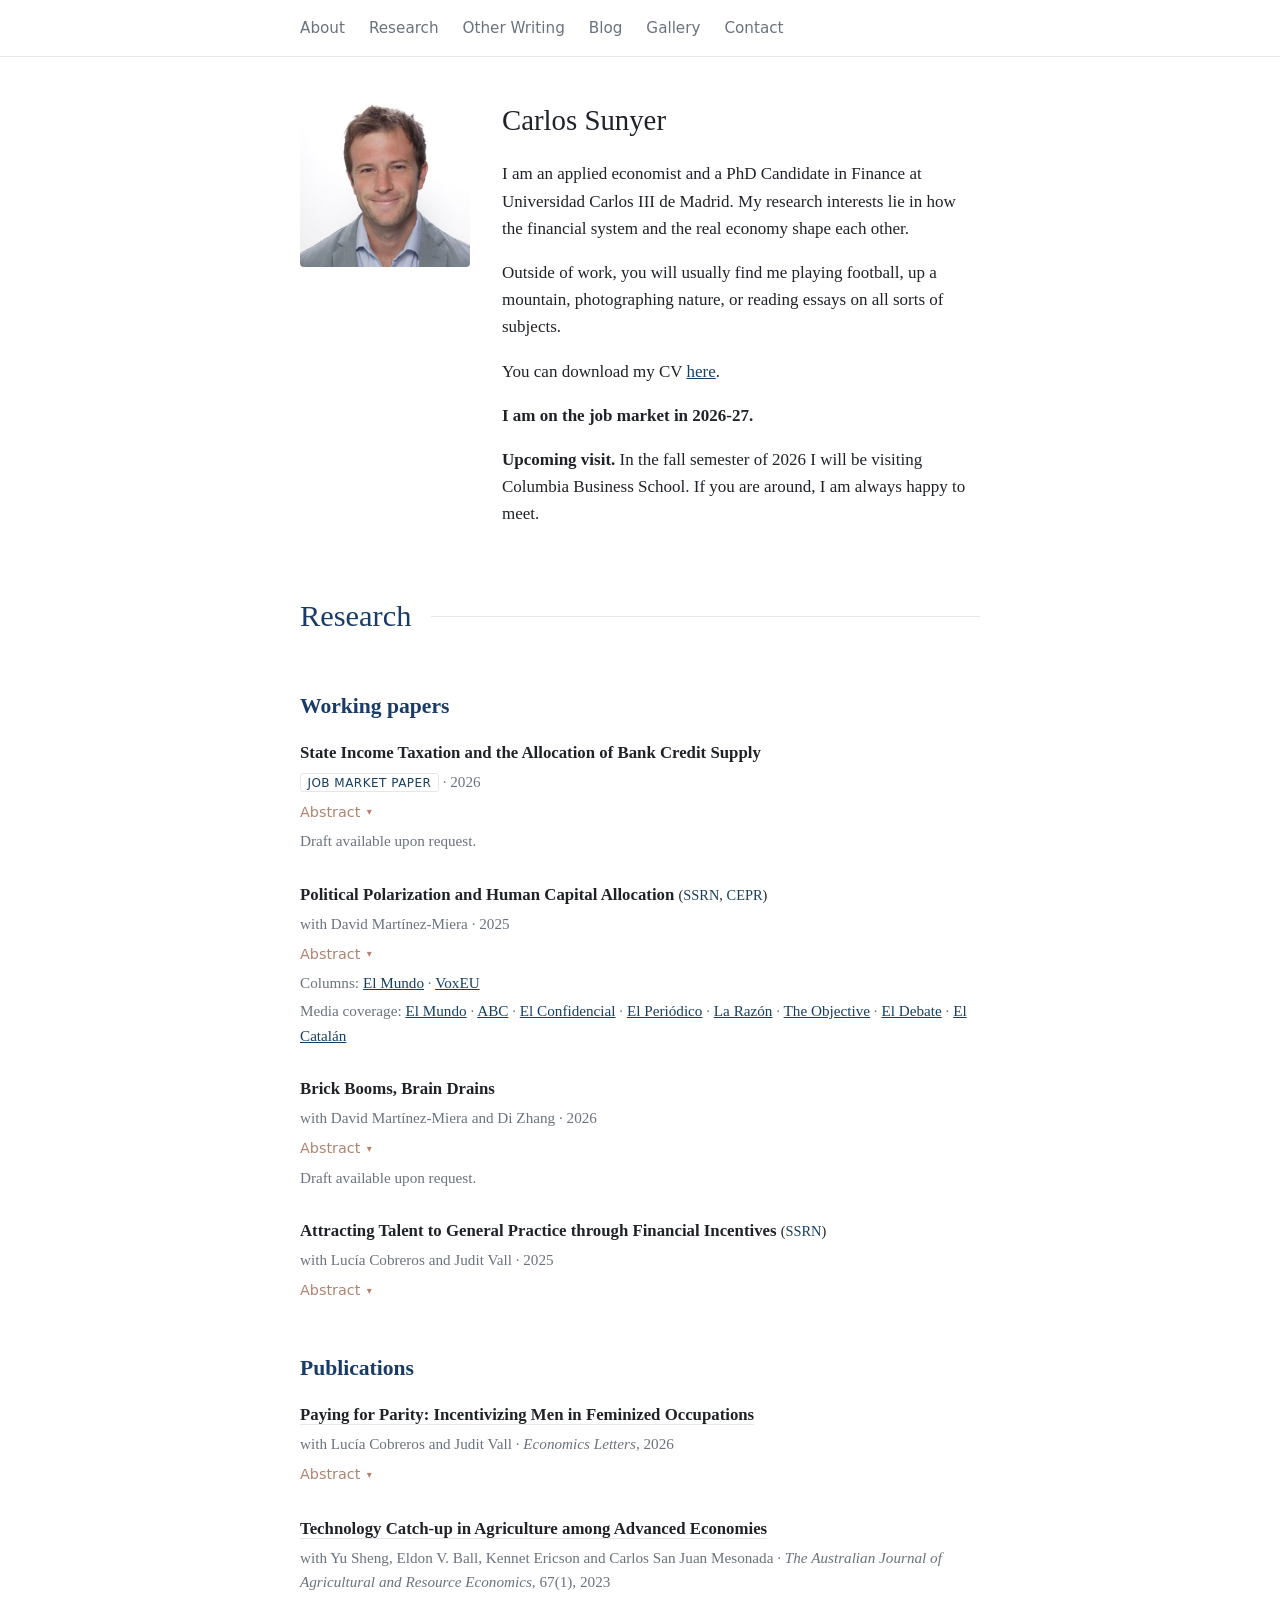
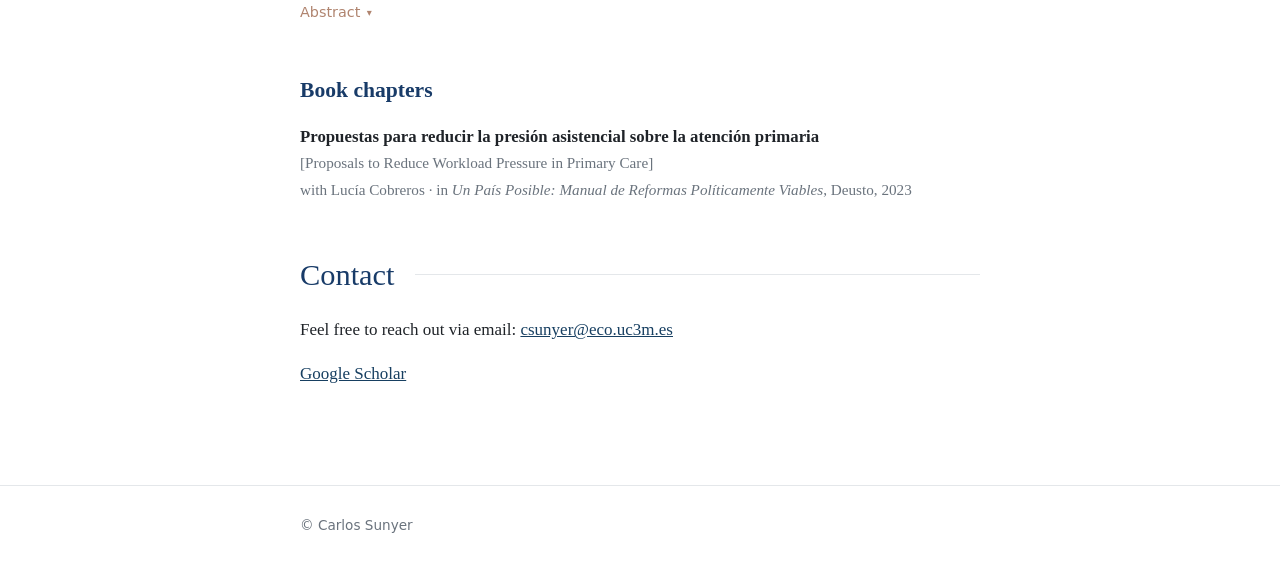
==== index.html @ 37d815b1 "Quita width/height de la foto para que no se deforme con CSS en cache Co-Authored-By: Claude Opus 5." ====
<!DOCTYPE html>
<html lang="en">
<head>
  <meta charset="utf-8">
  <meta name="viewport" content="width=device-width, initial-scale=1">
  <title>Carlos Sunyer</title>
  <meta name="description" content="Carlos Sunyer, applied economist and PhD Candidate in Finance at Universidad Carlos III de Madrid.">
  <meta name="google-site-verification" content="nddHnH1Tns4RkL31Veb6zvlADm5euifOyY_5ry3PtaE">
  <link rel="canonical" href="https://carlos-sunyer.github.io/">
  <link rel="icon" href="favicon.svg" type="image/svg+xml">
  <link rel="icon" href="favicon-48.png" sizes="48x48" type="image/png">
  <link rel="apple-touch-icon" href="apple-touch-icon.png">
  <meta property="og:type" content="website">
  <meta property="og:site_name" content="Carlos Sunyer">
  <meta property="og:title" content="Carlos Sunyer">
  <meta property="og:description" content="Carlos Sunyer, applied economist and PhD Candidate in Finance at Universidad Carlos III de Madrid.">
  <meta property="og:url" content="https://carlos-sunyer.github.io/">
  <meta property="og:image" content="https://carlos-sunyer.github.io/photos/profile-square.jpg">
  <meta property="og:image:width" content="500">
  <meta property="og:image:height" content="500">
  <meta property="og:locale" content="en_US">
  <meta name="twitter:card" content="summary">
  <script type="application/ld+json">
  {
    "@context": "https://schema.org",
    "@type": "Person",
    "name": "Carlos Sunyer",
    "url": "https://carlos-sunyer.github.io/",
    "image": "https://carlos-sunyer.github.io/photos/profile-square.jpg",
    "jobTitle": "PhD Candidate in Finance",
    "affiliation": {
      "@type": "CollegeOrUniversity",
      "name": "Universidad Carlos III de Madrid",
      "url": "https://www.uc3m.es"
    },
    "email": "mailto:csunyer@eco.uc3m.es"
  }
  </script>
  <link rel="stylesheet" href="css/style.css">
</head>
<body>

  <header>
    <nav>
      <a href="#about">About</a>
      <a href="#research">Research</a>
      <a href="writing.html">Other Writing</a>
      <a href="blog.html">Blog</a>
      <a href="gallery.html">Gallery</a>
      <a href="#contact">Contact</a>
    </nav>
  </header>

  <main>
    <section class="intro" id="about">
      <img src="photos/profile-square.jpg" alt="Carlos Sunyer" class="profile-photo">
      <div class="intro-text">
        <h1>Carlos Sunyer</h1>
        <p class="bio">
          I am an applied economist and a PhD Candidate in Finance at Universidad
          Carlos III de Madrid. My research interests lie in how the financial
          system and the real economy shape each other.
        </p>
        <p class="bio">
          Outside of work, you will usually find me playing football, up a mountain,
          photographing nature, or reading essays on all sorts of subjects.
        </p>
        <p class="bio">
          You can download my CV <a href="files/cv.pdf">here</a>.
        </p>
        <p class="bio">
          <strong>I am on the job market in 2026-27.</strong>
        </p>
        <p class="bio">
          <strong>Upcoming visit.</strong> In the fall semester of 2026 I will be
          visiting Columbia Business School. If you are around, I am always
          happy to meet.
        </p>
      </div>
    </section>

    <section id="research">
      <h2>Research</h2>

      <h3>Working papers</h3>

      <article class="paper">
        <h4>State Income Taxation and the Allocation of Bank Credit Supply</h4>
        <p class="meta"><span class="tag">Job Market Paper</span> &middot; 2026</p>
        <details class="abstract">
          <summary>Abstract</summary>
          <p>This paper documents the importance of the banking system in transmitting personal income tax changes to the real economy. Using U.S. state tax reforms and granular banking data, I show that banks whose deposit base is exposed to state tax increases reduce their credit supply relative to unexposed banks. Consistent with taxpayers drawing down their bank balances to absorb part of the decline in disposable income, tax increases lead to lower deposit supply in the reforming state. Banks exposed to these outflows do not replace the lost deposits with alternative funding. As a result, they respond by cutting small business and mortgage lending, both within and outside the reform state. At the aggregate level, counties more exposed to these banks experience weaker real economic activity. Overall, the effects I document are sizable and highly asymmetric, as tax cuts generate no comparable expansion in deposits or lending.</p>
        </details>
        <p class="note">Draft available upon request.</p>
      </article>

      <article class="paper">
        <h4>Political Polarization and Human Capital Allocation
          <span class="title-links">(<a href="https://papers.ssrn.com/sol3/papers.cfm?abstract_id=5147347">SSRN</a>, <a href="https://cepr.org/publications/dp20682">CEPR</a>)</span></h4>
        <p class="meta">with David Mart&iacute;nez-Miera &middot; 2025</p>
        <details class="abstract">
          <summary>Abstract</summary>
          <p>This paper provides empirical evidence on the negative effects of political polarization on human capital allocation and hospital outcomes. Levering Spain&rsquo;s centralized rank-based system for allocating recently graduated doctors to hospitals, we obtain (i) a precise measure of each doctor&rsquo;s quality and (ii) their work-location choices. Exploiting a plausibly exogenous increase in political polarization in a Spanish region, we find that polarization reduces the average quality of incoming doctors, as higher-ranked candidates become less likely to select positions in the affected region. Examining the underlying mechanisms, we find evidence consistent with conflict avoidance rather than ideological sorting. Consistent with the documented decrease in doctors&rsquo; quality, we document an increase in risk-adjusted in-hospital mortality rates. Our findings highlight the broader economic and social costs of political polarization, particularly its impact on the distribution of skilled professionals and health.</p>
        </details>
        <p class="note">
          Columns:
          <a href="https://www.elmundo.es/opinion/2025/10/22/68f7676a21efa0f1378b45a0.html">El Mundo</a> &middot;
          <a href="https://cepr.org/voxeu/columns/political-polarisation-drives-talent-away-evidence-spains-health-sector">VoxEU</a>
        </p>
        <p class="note">
          Media coverage:
          <a href="https://www.elmundo.es/espana/2025/10/13/68eb8b54fdddff18528b458c.html">El Mundo</a> &middot;
          <a href="https://www.abc.es/sociedad/factura-proces-sanidad-catalana-205-medicos-mediocres-20251008121754-nt.html">ABC</a> &middot;
          <a href="https://www.elconfidencial.com/espana/tribuna/2025-10-20/polarizacion-capital-humano-cataluna-1hms_4230872/">El Confidencial</a> &middot;
          <a href="https://www.elperiodico.cat/societat/20251104/metges-mir-millors-notes-descens-preferencies-catalunya-estudi-talent-polaritzacio-politica-123302776">El Peri&oacute;dico</a> &middot;
          <a href="https://www.larazon.es/cataluna/proces-independentista-provoco-que-mejores-medicos-mir-evitaran-cataluna_2025100168dce02e771e4a2d5325d96b.html">La Raz&oacute;n</a> &middot;
          <a href="https://theobjective.com/espana/cataluna/2025-10-01/documento-cataluna-tercio-medicos-proces/">The Objective</a> &middot;
          <a href="https://www.eldebate.com/espana/cataluna/20251006/heridas-proces-estudio-confirma-mejores-medicos-mir-llevan-ocho-anos-evitando-cataluna_341007.html">El Debate</a> &middot;
          <a href="https://www.elcatalan.es/la-factura-real-del-separatismo-cataluna-pierde-a-los-mejores-medicos">El Catal&aacute;n</a>
        </p>
      </article>

      <article class="paper">
        <h4>Brick Booms, Brain Drains</h4>
        <p class="meta">with David Mart&iacute;nez-Miera and Di Zhang &middot; 2026</p>
        <details class="abstract">
          <summary>Abstract</summary>
          <p>This paper provides evidence of the negative effects of house price increases on talent location decisions. Using the properties of Spain&rsquo;s allocation system for medical residents, we obtain both a precise measure of each doctor&rsquo;s quality and their revealed preferences over work locations. To address endogeneity concerns, we instrument housing demand with a shift-share instrument based on immigration flows. At the individual level, we document that a 10% increase in relative house prices reduces candidates&rsquo; probability of choosing a residency position by 18%, with a greater impact on candidates from lower-income backgrounds, consistent with credit constraints limiting spatial mobility. At the hospital level, a 10% increase in relative house prices reduces average incoming talent by about 4%. Our findings underscore the importance of house prices for talent allocation.</p>
        </details>
        <p class="note">Draft available upon request.</p>
      </article>

      <article class="paper">
        <h4>Attracting Talent to General Practice through Financial Incentives
          <span class="title-links">(<a href="https://papers.ssrn.com/sol3/papers.cfm?abstract_id=7019867">SSRN</a>)</span></h4>
        <p class="meta">with Luc&iacute;a Cobreros and Judit Vall &middot; 2025</p>
        <details class="abstract">
          <summary>Abstract</summary>
          <p>Shortages of general practitioners (GPs) strain healthcare systems worldwide. We test whether wage incentives can attract higher-ability physicians using a 2022 reform in Catalonia, Spain, that granted incoming GP residents unconditional salary supplements of 26% to 47% of base pay across three tiers. Using administrative data on medical residency choices nationwide and a synthetic difference-in-differences design, we document two effects. First, the reform raised entrants&rsquo; standardized exam scores by 0.067 standard deviations on average (0.174 in the highest subsidy tier) and increased the international resident share by nearly 30 percentage points. Second, GP vacancies emerged nationwide after 2022 but rose 4.4 percentage points less in Catalonia, drawing lower-scoring candidates to the newly filled slots and mechanically diluting the average score gain. Lee bounds correcting for this compositional shift raise the estimated effects to 0.088 and 0.191 standard deviations in a fully cleared market. Our findings show that salary supplements can improve the allocation of medical talent to shortage occupations, though their effectiveness depends on local labor-market tightness and physician supply.</p>
        </details>
      </article>

      <h3>Publications</h3>

      <article class="paper">
        <h4><a href="https://www.sciencedirect.com/science/article/pii/S0165176526002831">Paying for Parity: Incentivizing Men in Feminized Occupations</a></h4>
        <p class="meta">
          with Luc&iacute;a Cobreros and Judit Vall &middot;
          <em>Economics Letters</em>, 2026
        </p>
        <details class="abstract">
          <summary>Abstract</summary>
          <p>We find that gender-neutral financial incentives increased the share of male General Practice (GP) residents by 30% in Catalonia, Spain. Exploiting a salary supplement policy for GP residents and a synthetic difference-in-differences design, we estimate an increase of 8.3 percentage points, with effects concentrated in areas receiving larger wage increases. We also document suggestive evidence of lower GP vacancy rates in treated regions after the policy, although this pattern cannot be interpreted causally. To our knowledge, these results provide the first causal evidence that gender-neutral financial incentives can attract men into a highly feminized occupation.</p>
        </details>
      </article>

      <article class="paper">
        <h4><a href="https://onlinelibrary.wiley.com/doi/abs/10.1111/1467-8489.12494">Technology Catch-up in Agriculture among Advanced Economies</a></h4>
        <p class="meta">
          with Yu Sheng, Eldon V. Ball, Kennet Ericson and Carlos San Juan Mesonada &middot;
          <em>The Australian Journal of Agricultural and Resource Economics</em>, 67(1), 2023
        </p>
        <details class="abstract">
          <summary>Abstract</summary>
          <p>We examine whether countries with low initial levels of agricultural total factor productivity (TFP) tend to &lsquo;catch up&rsquo; with the technology leaders. We first compare relative levels of agricultural TFP, capital services and labour input levels in agriculture for 17 OECD countries between 1973 and 2011. Then we apply (conditional) convergence analysis to the panel data to examine the speed of convergence and test whether the convergence is transitory or permanent by analysing TFP changes over the business cycle. Capital intensities, quality improvement of capital, factors such as human capital spillovers, and certain agricultural policies are conditioning variables. We examine how differences in relative capital intensities affect agricultural productivity convergence over the business cycle. We find evidence that the speed of convergence increases during periods of contraction in economic activity.</p>
        </details>
      </article>

      <h3>Book chapters</h3>

      <article class="paper">
        <h4>Propuestas para reducir la presi&oacute;n asistencial sobre la atenci&oacute;n primaria
          <span class="translation">[Proposals to Reduce Workload Pressure in Primary Care]</span></h4>
        <p class="meta">
          with Luc&iacute;a Cobreros &middot;
          in <em>Un Pa&iacute;s Posible: Manual de Reformas Pol&iacute;ticamente Viables</em>, Deusto, 2023
        </p>
      </article>
    </section>

    <section id="contact">
      <h2>Contact</h2>
      <p class="bio">
        Feel free to reach out via email:
        <a href="mailto:csunyer@eco.uc3m.es">csunyer@eco.uc3m.es</a>
      </p>
      <p class="bio">
        <a href="https://scholar.google.com/citations?user=FsXozBgAAAAJ">Google Scholar</a>
      </p>
    </section>
  </main>

  <footer>
    <p>&copy; Carlos Sunyer</p>
  </footer>

</body>
</html>
---- css/style.css ----
/* ===== Base ===== */
:root {
  --text: #1f2328;
  --muted: #6a737d;
  --accent: #173f61;
  --rule: #e4e7ea;
  --bg: #ffffff;
}

* { box-sizing: border-box; }

html { scroll-behavior: smooth; }

body {
  margin: 0;
  font-family: Georgia, "Times New Roman", serif;
  font-size: 17px;
  line-height: 1.6;
  color: var(--text);
  background: var(--bg);
}

main, header nav, footer p {
  max-width: 720px;
  margin-left: auto;
  margin-right: auto;
  padding-left: 1.25rem;
  padding-right: 1.25rem;
}

/* ===== Header / nav ===== */
header {
  border-bottom: 1px solid var(--rule);
  position: sticky;
  top: 0;
  background: var(--bg);
  z-index: 10;
}

main section { scroll-margin-top: 4.5rem; }

nav {
  display: flex;
  gap: 1.5rem;
  padding-top: 1rem;
  padding-bottom: 1rem;
  font-family: system-ui, -apple-system, "Segoe UI", sans-serif;
  font-size: 0.95rem;
}

nav a {
  color: var(--muted);
  text-decoration: none;
  white-space: nowrap;
}

nav a:hover { color: var(--accent); }
nav a.active { color: var(--text); font-weight: 600; }

/* ===== Main ===== */
main { padding-top: 2.5rem; padding-bottom: 3rem; }

h1 { font-size: 1.8rem; margin: 0 0 1rem; font-weight: normal; }

h2, h1.page-title {
  font-size: 1.9rem;
  margin: 3rem 0 1rem;
  color: #183b68;
  font-weight: normal;
  display: flex;
  align-items: center;
  gap: 1.25rem;
}

h2::after, h1.page-title::after {
  content: "";
  flex: 1;
  border-top: 1px solid var(--rule);
}

/* Titulo de pagina interior: mismo aspecto que h2, pero sin hueco arriba */
h1.page-title { margin-top: 0; }

h3 {
  font-size: 1.35rem;
  margin: 3rem 0 1rem;
  color: #183b68;
  font-weight: 600;
}

h4 { font-size: 1.05rem; margin: 0 0 0.2rem; font-weight: 600; }

.paper h4 a {
  color: inherit;
  text-decoration: none;
  border-bottom: 1px solid var(--rule);
}

.paper h4 a:hover {
  color: var(--accent);
  border-bottom-color: var(--accent);
}

a { color: var(--accent); }

/* ===== Home ===== */
.intro {
  display: flex;
  gap: 2rem;
  align-items: flex-start;
  flex-wrap: wrap;
}

.profile-photo {
  width: 170px;
  height: auto;
  border-radius: 4px;
  flex-shrink: 0;
}

.intro-text { flex: 1; min-width: 260px; }
.affiliation { color: var(--muted); margin-top: 0.2rem; }

/* ===== Papers ===== */
.paper { margin-bottom: 1.75rem; }
.paper .meta { color: var(--muted); margin: 0 0 0.25rem; font-size: 0.95rem; }
.paper-links { margin: 0 0 0.25rem; font-size: 0.95rem; }

/* Abstract desplegable debajo de los coautores */
details.abstract { margin: 0.15rem 0 0.25rem; }

details summary {
  display: inline-flex;
  align-items: center;
  gap: 0.4rem;
  list-style: none;
  cursor: pointer;
  color: #b0846f;
  font-family: system-ui, -apple-system, "Segoe UI", sans-serif;
  font-size: 0.9rem;
}

details summary::-webkit-details-marker { display: none; }

details summary::after {
  content: "\25BE";
  font-size: 0.7em;
  transition: transform 0.15s ease;
}

details[open] summary::after { transform: rotate(180deg); }

details summary:hover { color: #8f6450; }

details p {
  margin: 0.5rem 0 0;
  padding-left: 1rem;
  border-left: 2px solid var(--rule);
  color: var(--muted);
  font-size: 0.95rem;
}

/* ===== Etiquetas y notas ===== */
.title-links {
  font-weight: normal;
  font-size: 0.9rem;
}

/* Traduccion al ingles de los titulos en castellano */
.translation {
  display: block;
  font-weight: normal;
  font-size: 0.95rem;
  color: var(--muted);
}

.paper h4 .title-links a {
  border-bottom: none;
  color: var(--accent);
}

.tag {
  font-family: system-ui, -apple-system, "Segoe UI", sans-serif;
  font-size: 0.75rem;
  letter-spacing: 0.04em;
  text-transform: uppercase;
  color: var(--accent);
  border: 1px solid var(--rule);
  border-radius: 3px;
  padding: 0.1rem 0.4rem;
}

.note {
  margin: 0 0 0.25rem;
  font-size: 0.95rem;
  color: var(--muted);
}

/* ===== Gallery ===== */
.masonry {
  columns: 3 200px;
  column-gap: 10px;
}

.masonry img {
  width: 100%;
  display: block;
  margin-bottom: 10px;
  border-radius: 3px;
  cursor: zoom-in;
}

.pano {
  width: 100%;
  display: block;
  border-radius: 3px;
  cursor: zoom-in;
}

#lightbox {
  position: fixed;
  inset: 0;
  z-index: 100;
  background: rgba(15, 18, 22, 0.93);
  display: flex;
  align-items: center;
  justify-content: center;
  padding: 2vh 2vw;
  cursor: zoom-out;
}

#lightbox[hidden] { display: none; }

#lightbox img {
  max-width: 96vw;
  max-height: 96vh;
  object-fit: contain;
}

/* ===== Blog (posts) ===== */
.post-header { margin-bottom: 2rem; }

.post-header h1 {
  font-size: 2rem;
  line-height: 1.25;
  color: #183b68;
  margin: 0 0 0.5rem;
}

.post-date {
  margin: 0;
  color: var(--muted);
  font-family: system-ui, -apple-system, "Segoe UI", sans-serif;
  font-size: 0.9rem;
}

.post p { margin: 0 0 1.1rem; }

.post h2 { font-size: 1.35rem; margin-top: 2.5rem; }

.post figure { margin: 2rem 0; }

.post figure.narrow {
  max-width: 440px;
  margin-left: auto;
  margin-right: auto;
}

.post figure img {
  width: 100%;
  display: block;
}

.post figcaption {
  margin-top: 0.5rem;
  font-size: 0.85rem;
  font-style: italic;
  color: var(--muted);
}

/* ===== Movil ===== */
@media (max-width: 640px) {
  nav {
    flex-wrap: wrap;
    gap: 0.35rem 0.6rem;
    font-size: 0.8rem;
  }

  main { padding-top: 1.5rem; }

  h2, h1.page-title { font-size: 1.6rem; margin-top: 2.25rem; }
  h1.page-title { margin-top: 0; }
  h3 { font-size: 1.25rem; margin-top: 2rem; }
  .post-header h1 { font-size: 1.6rem; }

  .masonry {
    columns: auto;
    display: flex;
    gap: 8px;
    overflow-x: auto;
    scroll-snap-type: x mandatory;
    -webkit-overflow-scrolling: touch;
    padding-bottom: 8px;
  }

  .masonry img {
    height: 240px;
    width: auto;
    flex: 0 0 auto;
    scroll-snap-align: start;
    margin-bottom: 0;
  }

  .pano { margin-top: 8px; }
}

/* ===== Footer ===== */
footer {
  border-top: 1px solid var(--rule);
  margin-top: 2rem;
}

footer p {
  padding-top: 1rem;
  padding-bottom: 1rem;
  color: var(--muted);
  font-size: 0.85rem;
  font-family: system-ui, -apple-system, "Segoe UI", sans-serif;
}
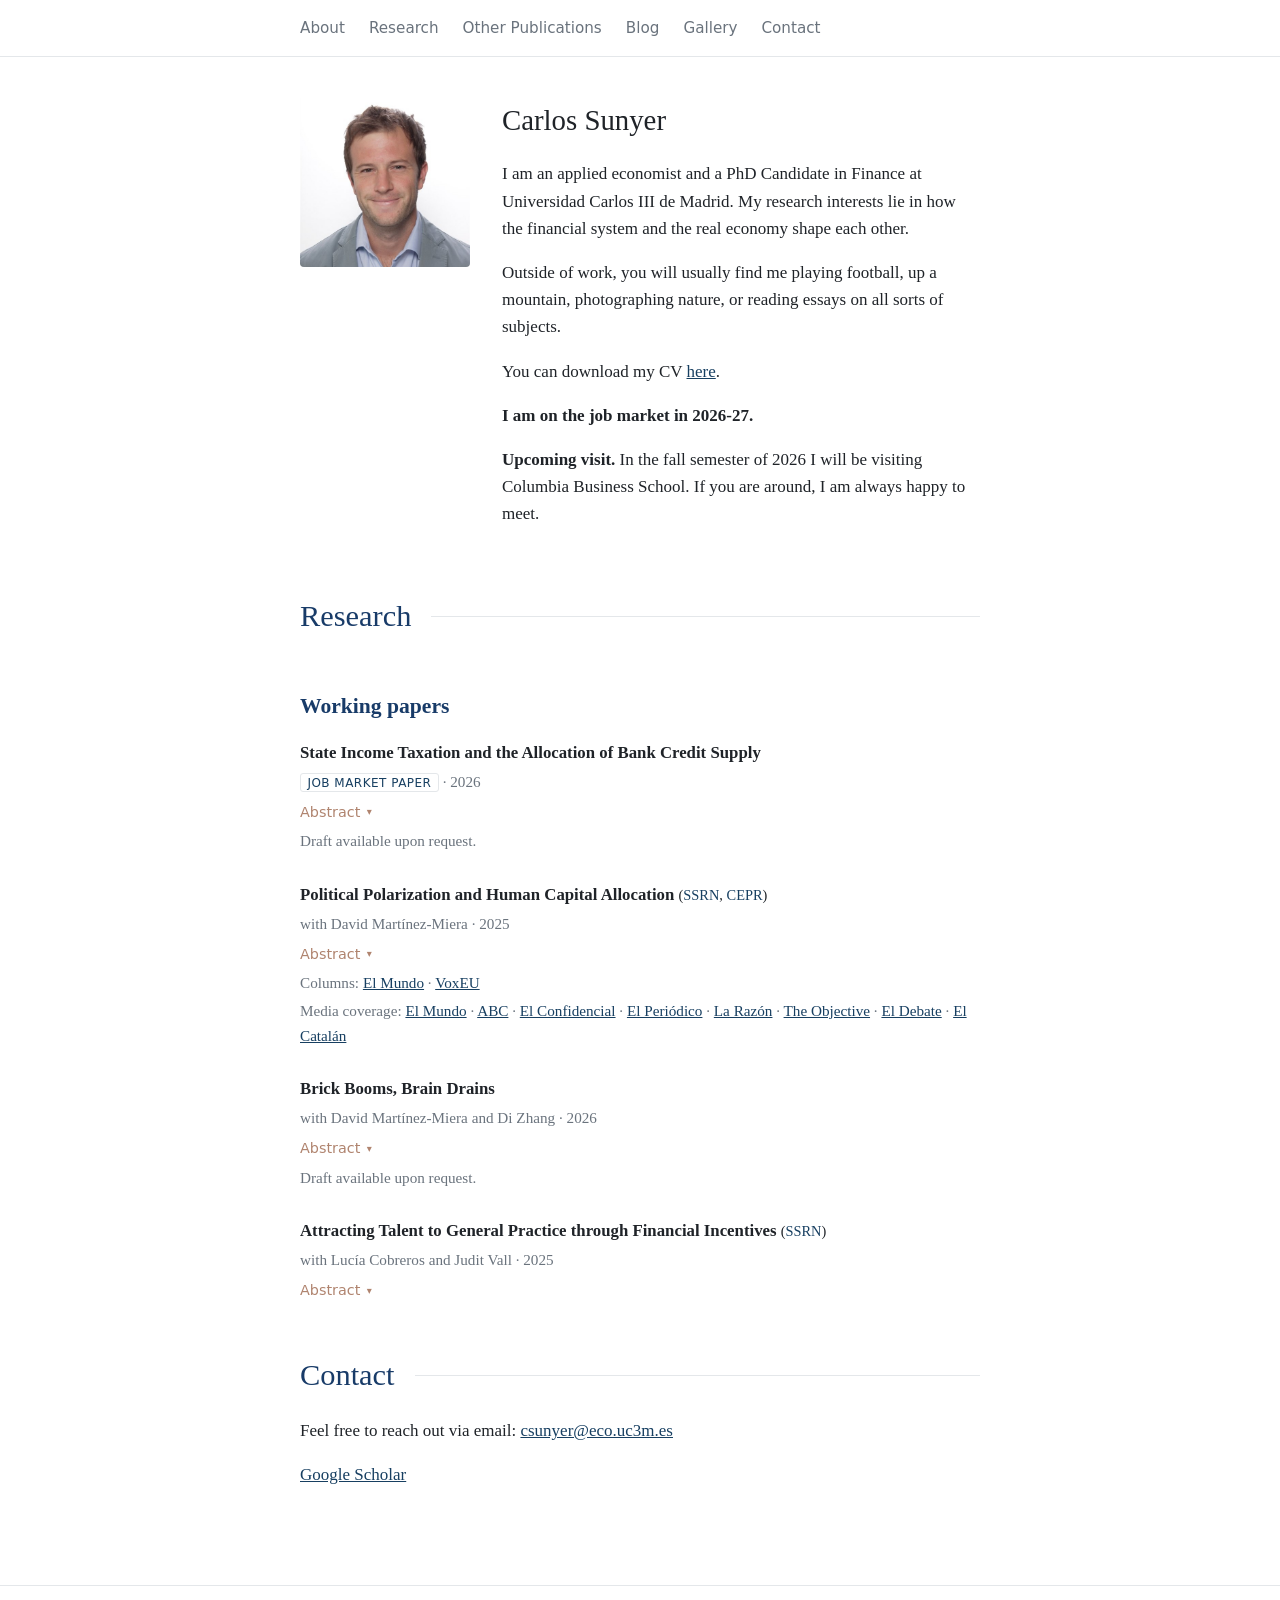
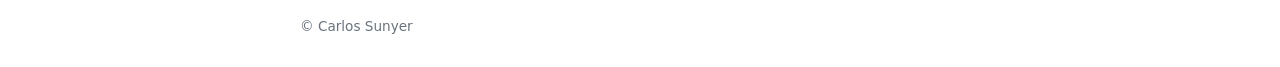
==== commit c170a101: "Mueve publicaciones y capitulos a Other Publications Co-Authored-By: Claude Opus 5.5 <noreply@anthro" ====
--- a/index.html
+++ b/index.html
@@ -44,7 +44,7 @@
     <nav>
       <a href="#about">About</a>
       <a href="#research">Research</a>
-      <a href="writing.html">Other Writing</a>
+      <a href="writing.html">Other Publications</a>
       <a href="blog.html">Blog</a>
       <a href="gallery.html">Gallery</a>
       <a href="#contact">Contact</a>
@@ -139,43 +139,6 @@
           <p>Shortages of general practitioners (GPs) strain healthcare systems worldwide. We test whether wage incentives can attract higher-ability physicians using a 2022 reform in Catalonia, Spain, that granted incoming GP residents unconditional salary supplements of 26% to 47% of base pay across three tiers. Using administrative data on medical residency choices nationwide and a synthetic difference-in-differences design, we document two effects. First, the reform raised entrants&rsquo; standardized exam scores by 0.067 standard deviations on average (0.174 in the highest subsidy tier) and increased the international resident share by nearly 30 percentage points. Second, GP vacancies emerged nationwide after 2022 but rose 4.4 percentage points less in Catalonia, drawing lower-scoring candidates to the newly filled slots and mechanically diluting the average score gain. Lee bounds correcting for this compositional shift raise the estimated effects to 0.088 and 0.191 standard deviations in a fully cleared market. Our findings show that salary supplements can improve the allocation of medical talent to shortage occupations, though their effectiveness depends on local labor-market tightness and physician supply.</p>
         </details>
       </article>
-
-      <h3>Publications</h3>
-
-      <article class="paper">
-        <h4><a href="https://www.sciencedirect.com/science/article/pii/S0165176526002831">Paying for Parity: Incentivizing Men in Feminized Occupations</a></h4>
-        <p class="meta">
-          with Luc&iacute;a Cobreros and Judit Vall &middot;
-          <em>Economics Letters</em>, 2026
-        </p>
-        <details class="abstract">
-          <summary>Abstract</summary>
-          <p>We find that gender-neutral financial incentives increased the share of male General Practice (GP) residents by 30% in Catalonia, Spain. Exploiting a salary supplement policy for GP residents and a synthetic difference-in-differences design, we estimate an increase of 8.3 percentage points, with effects concentrated in areas receiving larger wage increases. We also document suggestive evidence of lower GP vacancy rates in treated regions after the policy, although this pattern cannot be interpreted causally. To our knowledge, these results provide the first causal evidence that gender-neutral financial incentives can attract men into a highly feminized occupation.</p>
-        </details>
-      </article>
-
-      <article class="paper">
-        <h4><a href="https://onlinelibrary.wiley.com/doi/abs/10.1111/1467-8489.12494">Technology Catch-up in Agriculture among Advanced Economies</a></h4>
-        <p class="meta">
-          with Yu Sheng, Eldon V. Ball, Kennet Ericson and Carlos San Juan Mesonada &middot;
-          <em>The Australian Journal of Agricultural and Resource Economics</em>, 67(1), 2023
-        </p>
-        <details class="abstract">
-          <summary>Abstract</summary>
-          <p>We examine whether countries with low initial levels of agricultural total factor productivity (TFP) tend to &lsquo;catch up&rsquo; with the technology leaders. We first compare relative levels of agricultural TFP, capital services and labour input levels in agriculture for 17 OECD countries between 1973 and 2011. Then we apply (conditional) convergence analysis to the panel data to examine the speed of convergence and test whether the convergence is transitory or permanent by analysing TFP changes over the business cycle. Capital intensities, quality improvement of capital, factors such as human capital spillovers, and certain agricultural policies are conditioning variables. We examine how differences in relative capital intensities affect agricultural productivity convergence over the business cycle. We find evidence that the speed of convergence increases during periods of contraction in economic activity.</p>
-        </details>
-      </article>
-
-      <h3>Book chapters</h3>
-
-      <article class="paper">
-        <h4>Propuestas para reducir la presi&oacute;n asistencial sobre la atenci&oacute;n primaria
-          <span class="translation">[Proposals to Reduce Workload Pressure in Primary Care]</span></h4>
-        <p class="meta">
-          with Luc&iacute;a Cobreros &middot;
-          in <em>Un Pa&iacute;s Posible: Manual de Reformas Pol&iacute;ticamente Viables</em>, Deusto, 2023
-        </p>
-      </article>
     </section>
 
     <section id="contact">
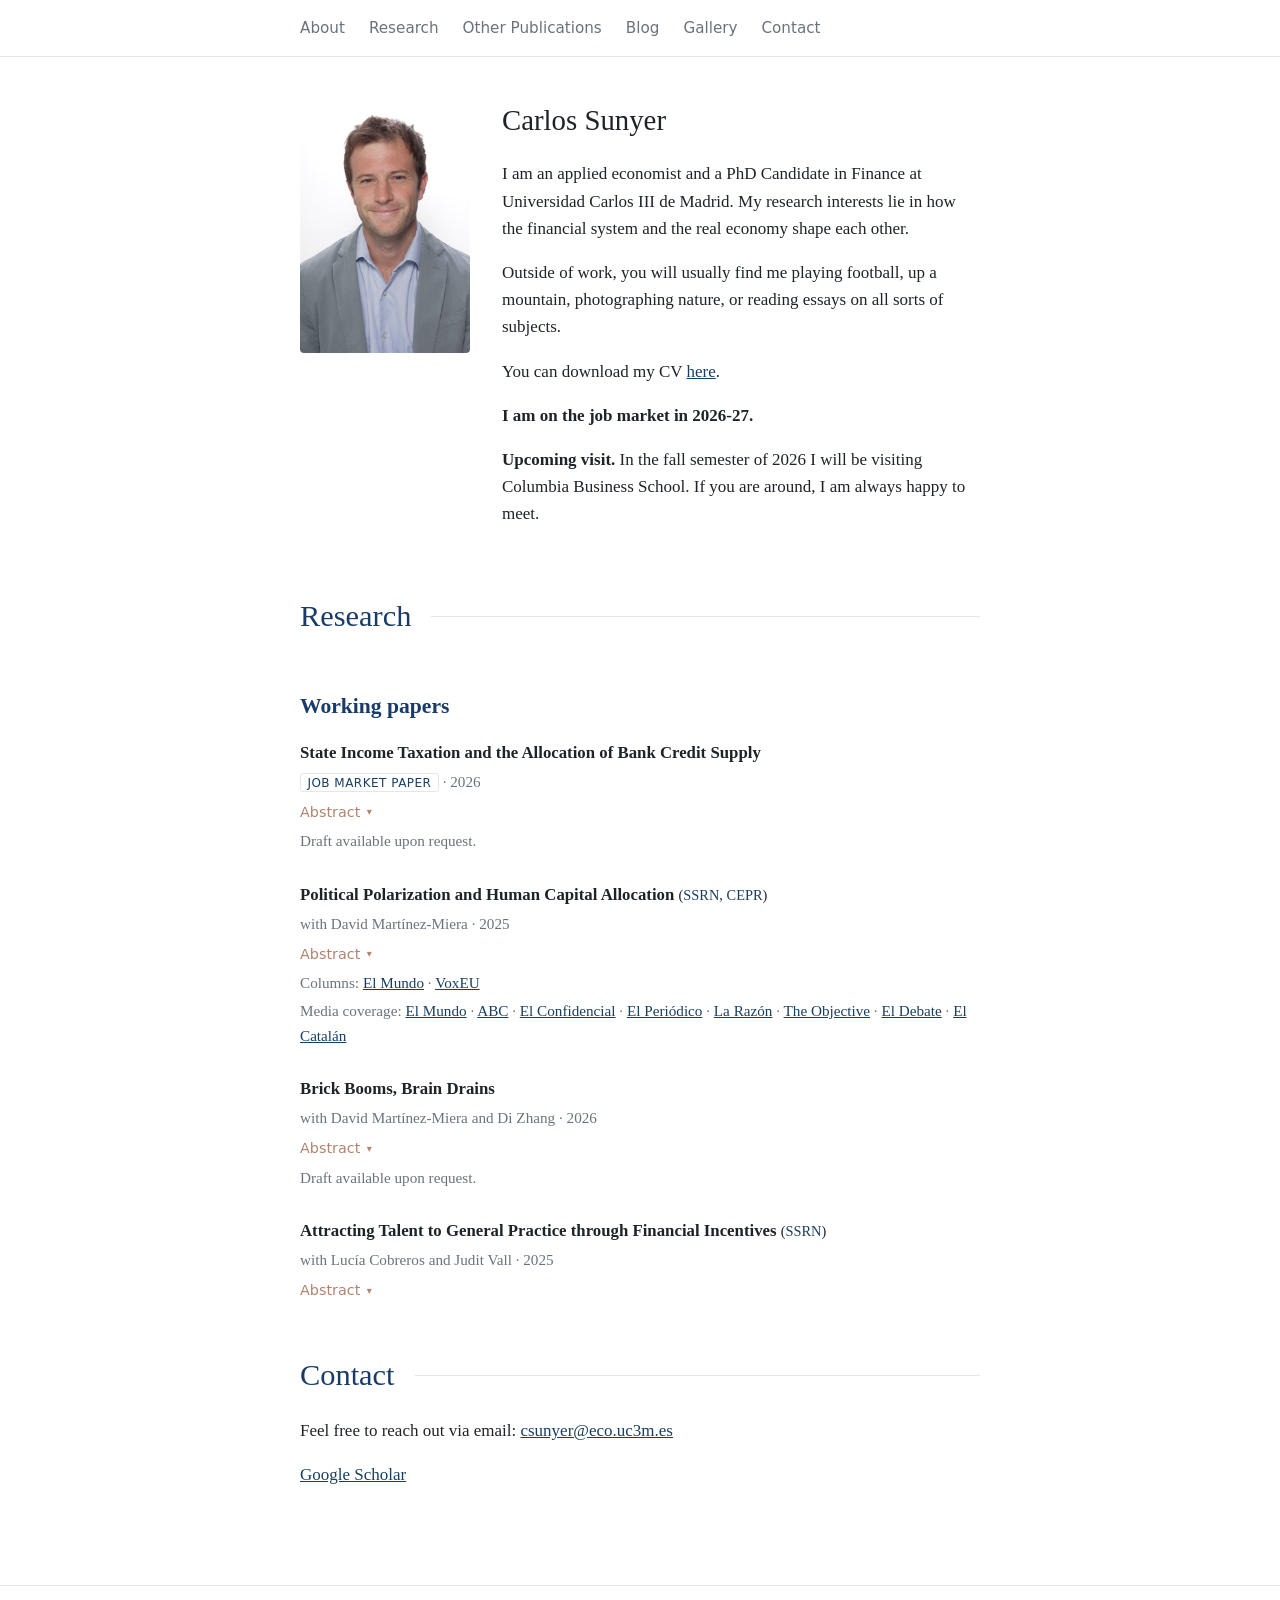
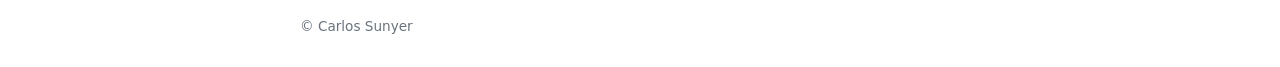
==== commit 020af890: "Vuelve a la foto vertical y evita que Google muestre la foto en resultados Quita og:image y la image" ====
--- a/index.html
+++ b/index.html
@@ -3,6 +3,7 @@
 <head>
   <meta charset="utf-8">
   <meta name="viewport" content="width=device-width, initial-scale=1">
+  <meta name="robots" content="max-image-preview:none">
   <title>Carlos Sunyer</title>
   <meta name="description" content="Carlos Sunyer, applied economist and PhD Candidate in Finance at Universidad Carlos III de Madrid.">
   <meta name="google-site-verification" content="nddHnH1Tns4RkL31Veb6zvlADm5euifOyY_5ry3PtaE">
@@ -15,9 +16,6 @@
   <meta property="og:title" content="Carlos Sunyer">
   <meta property="og:description" content="Carlos Sunyer, applied economist and PhD Candidate in Finance at Universidad Carlos III de Madrid.">
   <meta property="og:url" content="https://carlos-sunyer.github.io/">
-  <meta property="og:image" content="https://carlos-sunyer.github.io/photos/profile-square.jpg">
-  <meta property="og:image:width" content="500">
-  <meta property="og:image:height" content="500">
   <meta property="og:locale" content="en_US">
   <meta name="twitter:card" content="summary">
   <script type="application/ld+json">
@@ -26,7 +24,6 @@
     "@type": "Person",
     "name": "Carlos Sunyer",
     "url": "https://carlos-sunyer.github.io/",
-    "image": "https://carlos-sunyer.github.io/photos/profile-square.jpg",
     "jobTitle": "PhD Candidate in Finance",
     "affiliation": {
       "@type": "CollegeOrUniversity",
@@ -53,7 +50,7 @@
 
   <main>
     <section class="intro" id="about">
-      <img src="photos/profile-square.jpg" alt="Carlos Sunyer" class="profile-photo">
+      <img src="photos/profile.jpg" alt="Carlos Sunyer" class="profile-photo">
       <div class="intro-text">
         <h1>Carlos Sunyer</h1>
         <p class="bio">
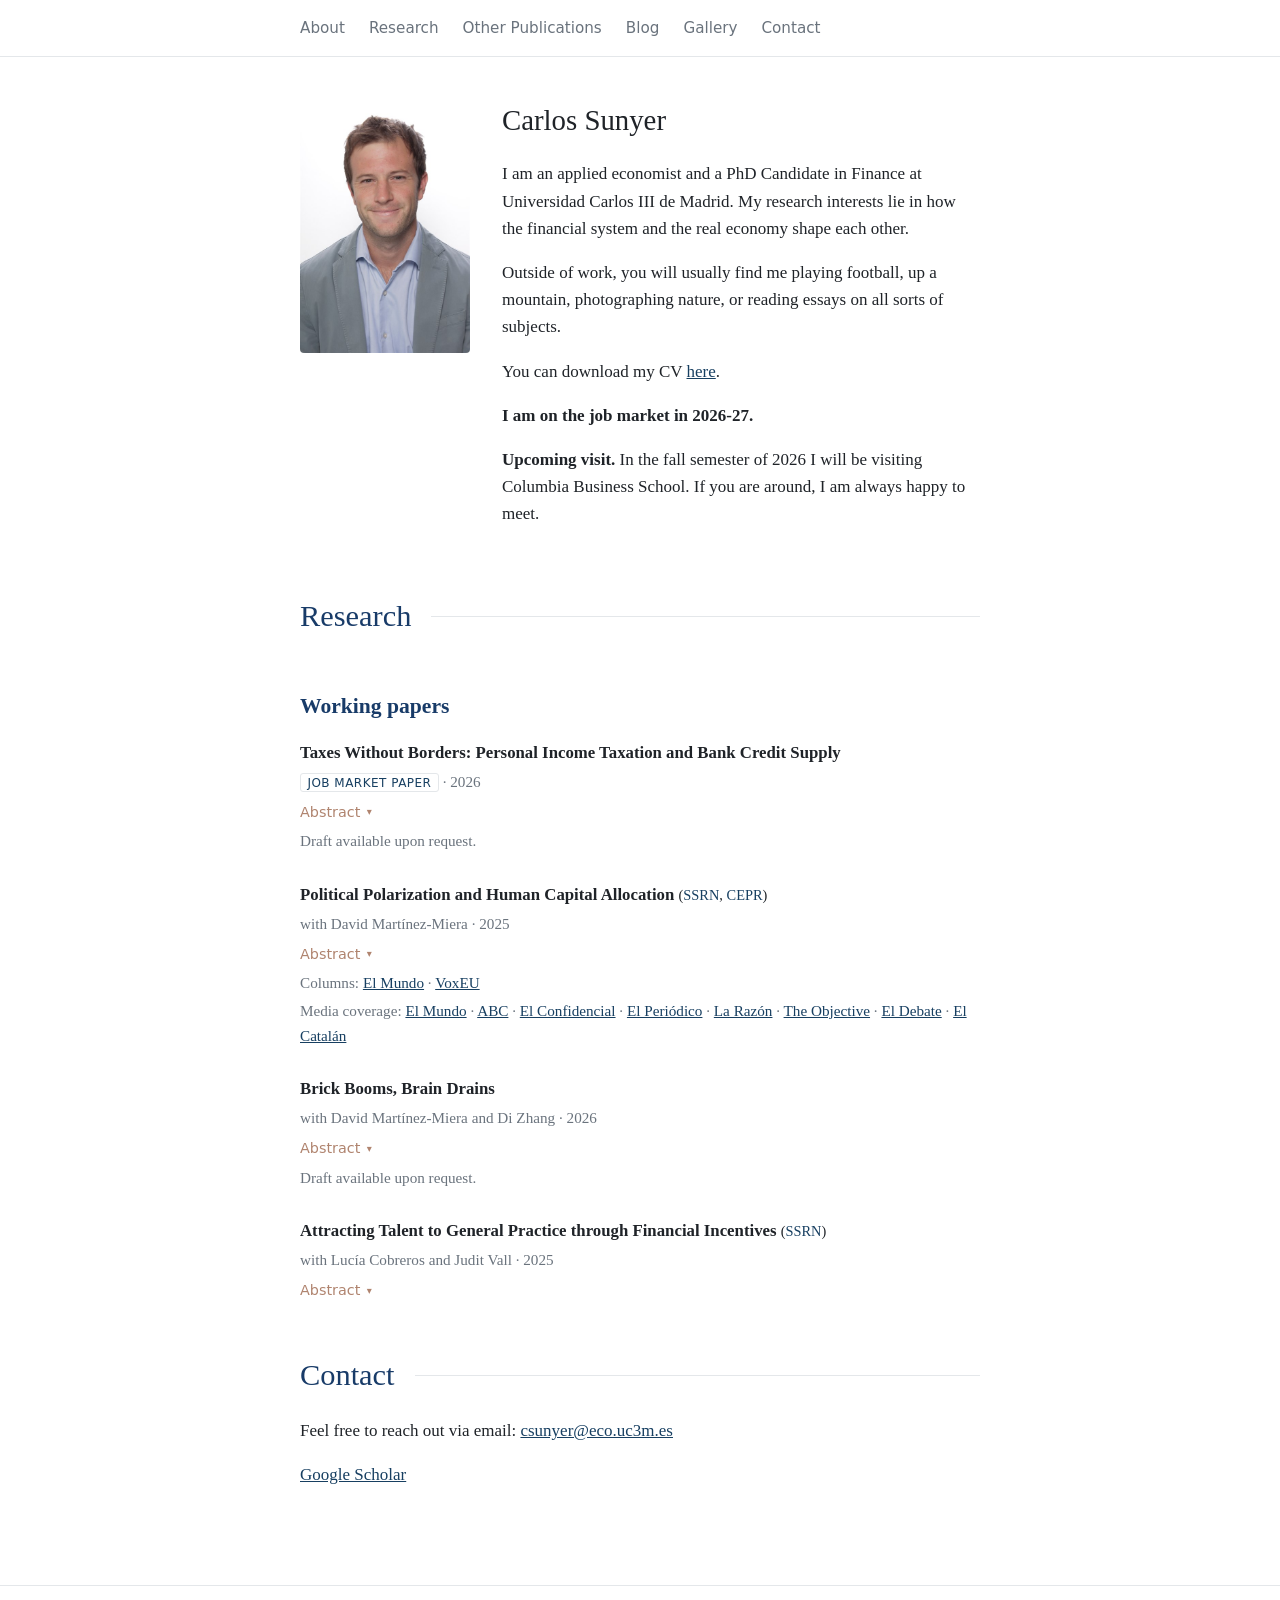
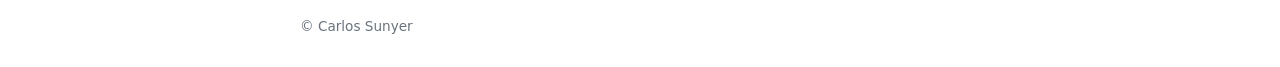
==== commit d53ed16e: "Nuevo titulo y abstract del JMP: Taxes Without Borders Co-Authored-By: Claude Opus 5.5 <noreply@anth" ====
--- a/index.html
+++ b/index.html
@@ -82,11 +82,11 @@
       <h3>Working papers</h3>
 
       <article class="paper">
-        <h4>State Income Taxation and the Allocation of Bank Credit Supply</h4>
+        <h4>Taxes Without Borders: Personal Income Taxation and Bank Credit Supply</h4>
         <p class="meta"><span class="tag">Job Market Paper</span> &middot; 2026</p>
         <details class="abstract">
           <summary>Abstract</summary>
-          <p>This paper documents the importance of the banking system in transmitting personal income tax changes to the real economy. Using U.S. state tax reforms and granular banking data, I show that banks whose deposit base is exposed to state tax increases reduce their credit supply relative to unexposed banks. Consistent with taxpayers drawing down their bank balances to absorb part of the decline in disposable income, tax increases lead to lower deposit supply in the reforming state. Banks exposed to these outflows do not replace the lost deposits with alternative funding. As a result, they respond by cutting small business and mortgage lending, both within and outside the reform state. At the aggregate level, counties more exposed to these banks experience weaker real economic activity. Overall, the effects I document are sizable and highly asymmetric, as tax cuts generate no comparable expansion in deposits or lending.</p>
+          <p>This paper documents the role of the banking system in transmitting changes in state personal income taxes to the real economy, both in and beyond the state affected by these changes. Using U.S. state tax reforms and granular banking data, I show that increases in personal income taxes in a state lead to lower deposit supply in that state, consistent with taxpayers drawing down their bank balances to absorb part of the decline in disposable income. Banks exposed to these deposit outflows do not replace the lost deposits with alternative funding. As a result, they respond by cutting small business and mortgage lending, both within and outside the affected state. At the aggregate level, counties more exposed to these banks experience weaker real economic activity. Overall, the effects I document are sizable and asymmetric, as tax cuts generate no comparable expansion in deposits or lending.</p>
         </details>
         <p class="note">Draft available upon request.</p>
       </article>
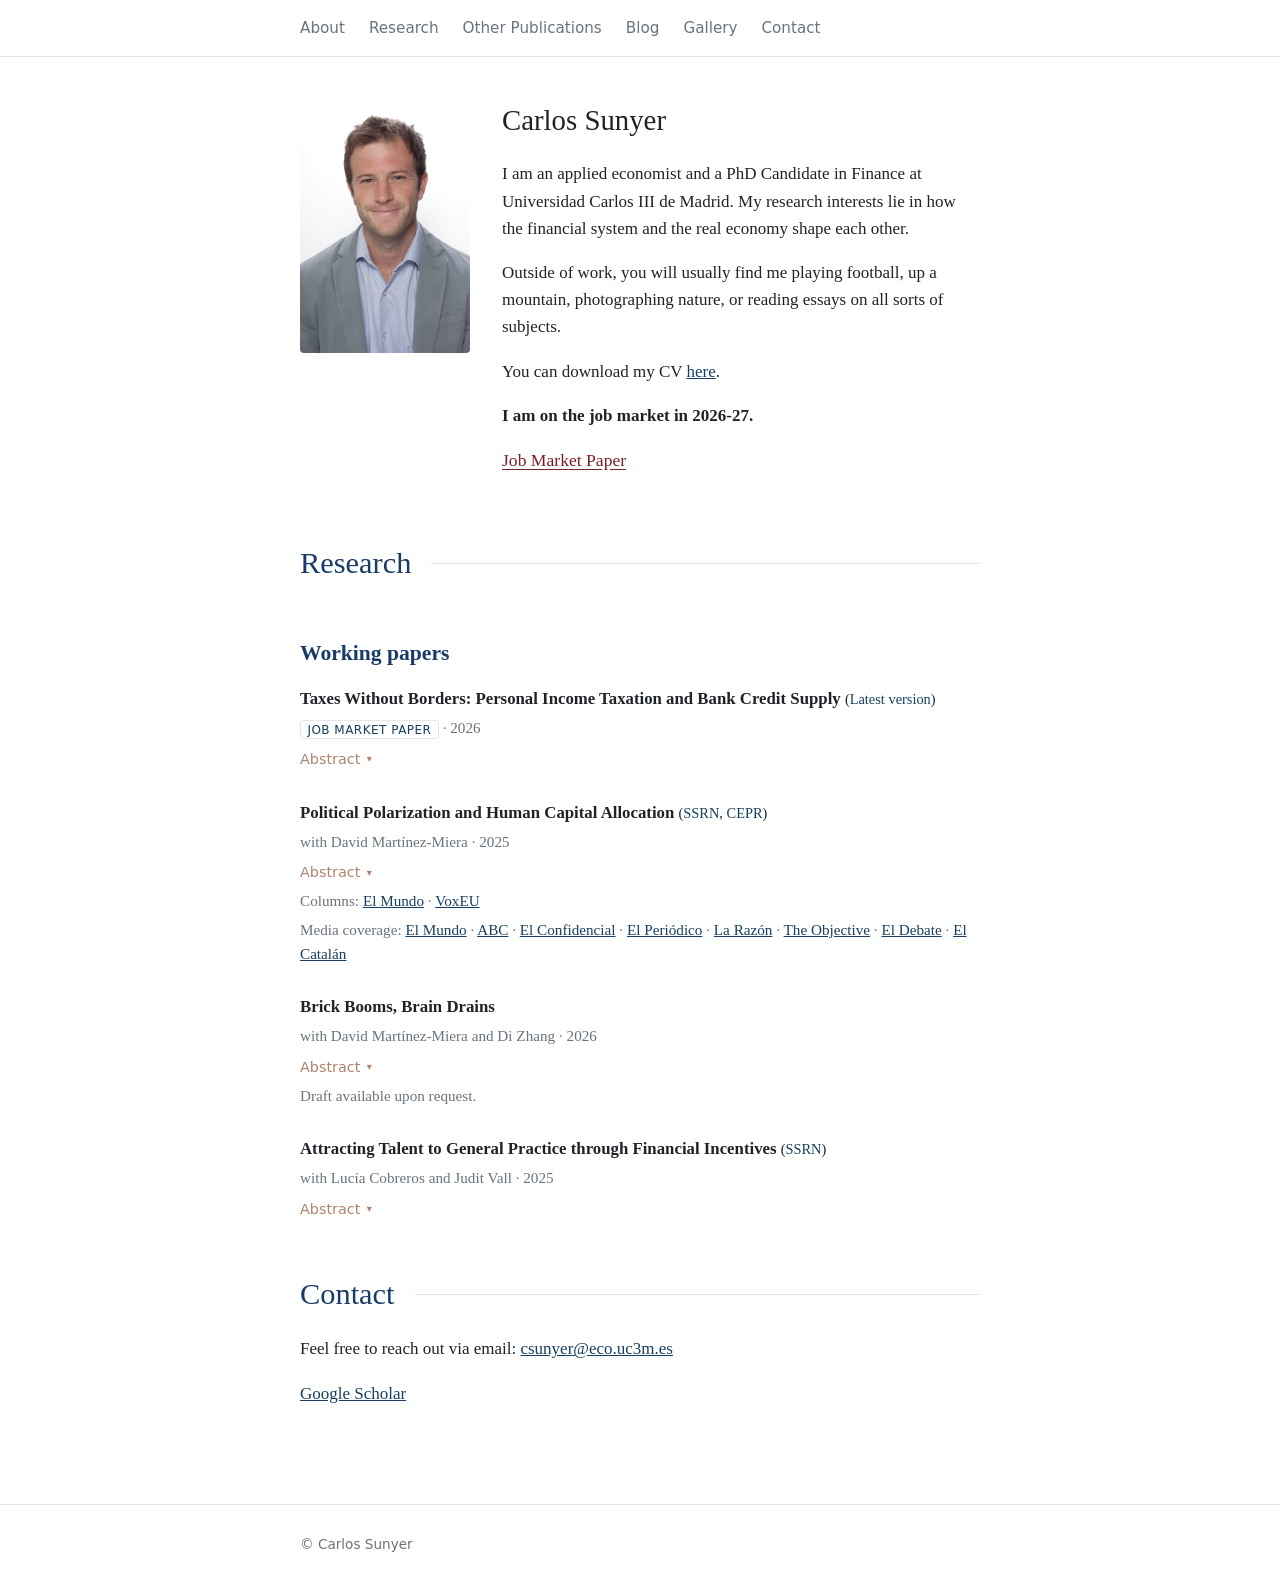
==== commit f56c80f5: "JMP: enlace Job Market Paper en la intro y Latest version en el titulo; quita la visita a Columbia C" ====
--- a/index.html
+++ b/index.html
@@ -69,9 +69,7 @@
           <strong>I am on the job market in 2026-27.</strong>
         </p>
         <p class="bio">
-          <strong>Upcoming visit.</strong> In the fall semester of 2026 I will be
-          visiting Columbia Business School. If you are around, I am always
-          happy to meet.
+          <a class="jmp-link" href="files/sunyer_jmp.pdf">Job Market Paper</a>
         </p>
       </div>
     </section>
@@ -82,13 +80,13 @@
       <h3>Working papers</h3>
 
       <article class="paper">
-        <h4>Taxes Without Borders: Personal Income Taxation and Bank Credit Supply</h4>
+        <h4>Taxes Without Borders: Personal Income Taxation and Bank Credit Supply
+          <span class="title-links">(<a href="files/sunyer_jmp.pdf">Latest version</a>)</span></h4>
         <p class="meta"><span class="tag">Job Market Paper</span> &middot; 2026</p>
         <details class="abstract">
           <summary>Abstract</summary>
           <p>This paper documents the role of the banking system in transmitting changes in state personal income taxes to the real economy, both in and beyond the state affected by these changes. Using U.S. state tax reforms and granular banking data, I show that increases in personal income taxes in a state lead to lower deposit supply in that state, consistent with taxpayers drawing down their bank balances to absorb part of the decline in disposable income. Banks exposed to these deposit outflows do not replace the lost deposits with alternative funding. As a result, they respond by cutting small business and mortgage lending, both within and outside the affected state. At the aggregate level, counties more exposed to these banks experience weaker real economic activity. Overall, the effects I document are sizable and asymmetric, as tax cuts generate no comparable expansion in deposits or lending.</p>
         </details>
-        <p class="note">Draft available upon request.</p>
       </article>
 
       <article class="paper">
--- a/css/style.css
+++ b/css/style.css
@@ -119,6 +119,14 @@
 }
 
 .intro-text { flex: 1; min-width: 260px; }
+
+.jmp-link {
+  color: #7a1e2c;
+  font-size: 1.1rem;
+  text-underline-offset: 3px;
+}
+
+.jmp-link:hover { color: #5a141f; }
 .affiliation { color: var(--muted); margin-top: 0.2rem; }
 
 /* ===== Papers ===== */
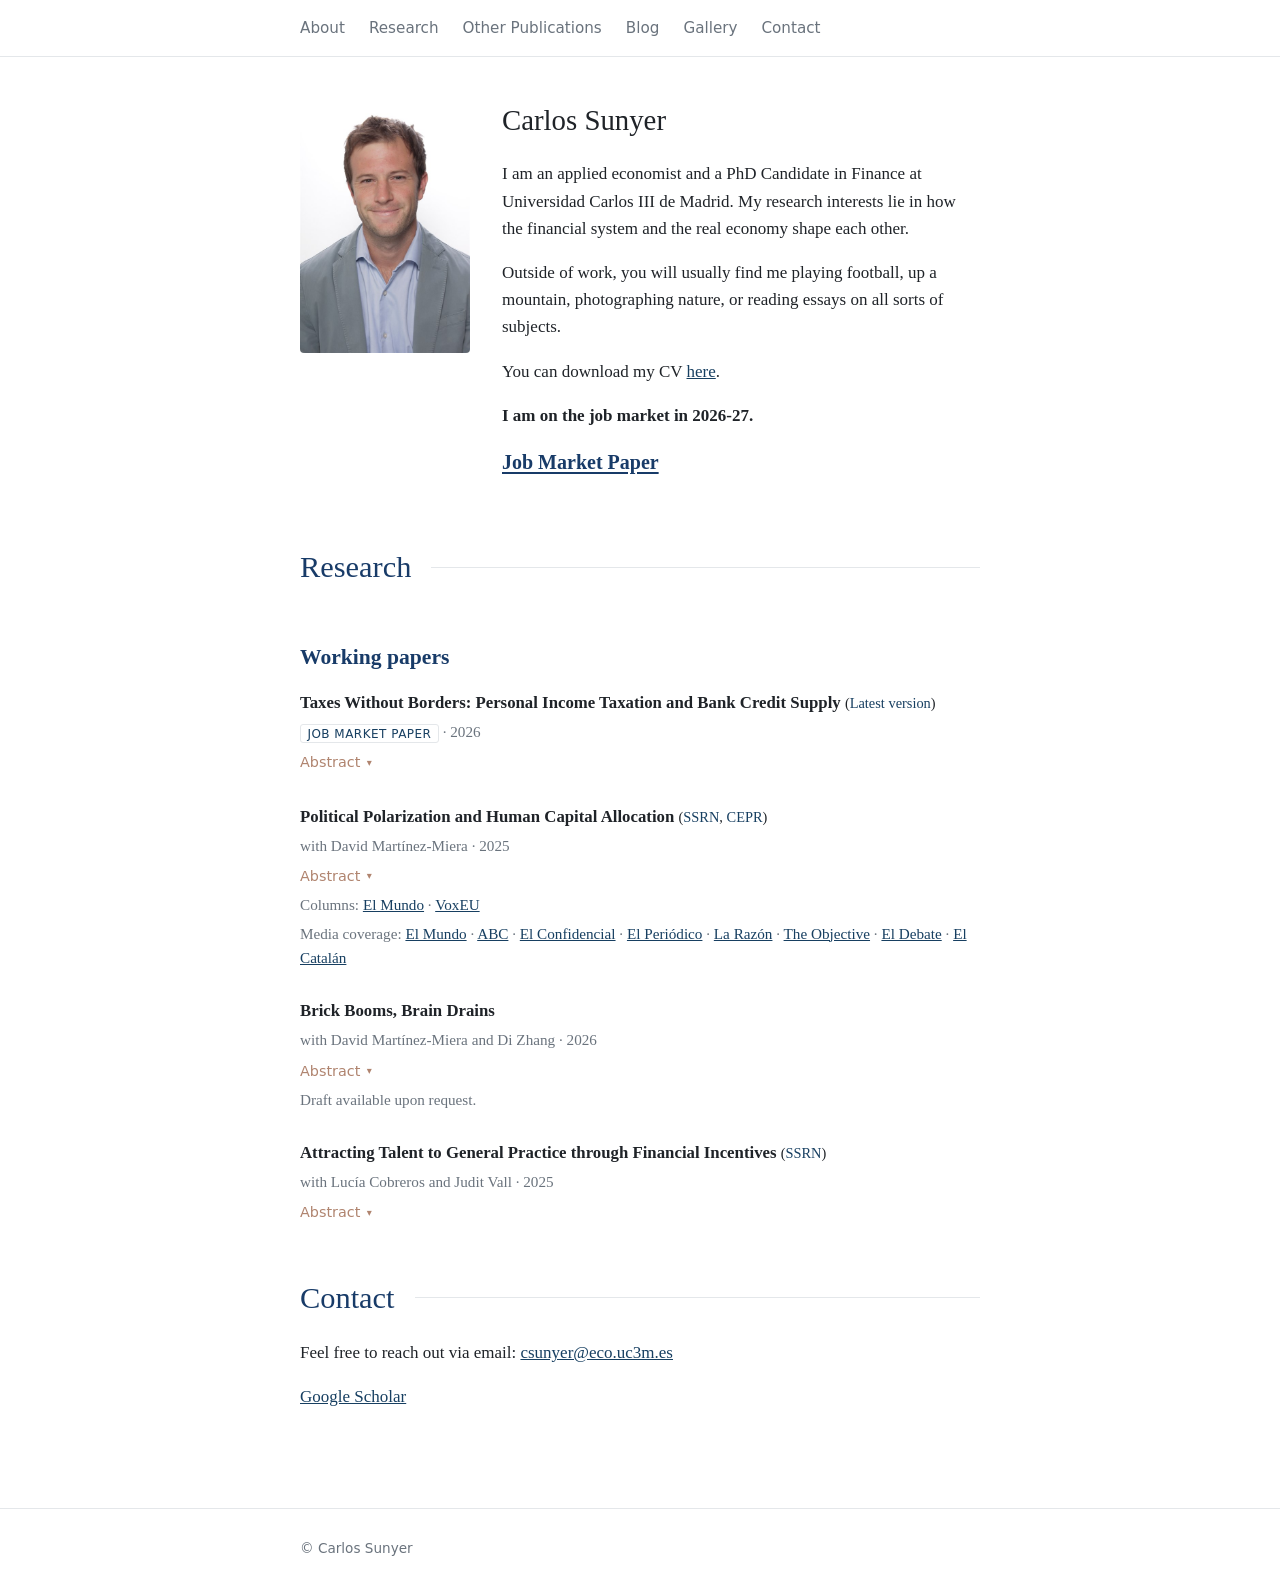
==== commit 334d7b33: "Contador de visitas GoatCounter y JMP PDF actualizado - Script de GoatCounter (carlosunyer) en todas" ====
--- a/index.html
+++ b/index.html
@@ -63,13 +63,13 @@
           photographing nature, or reading essays on all sorts of subjects.
         </p>
         <p class="bio">
-          You can download my CV <a href="files/cv.pdf">here</a>.
+          You can download my CV <a href="files/cv.pdf" data-goatcounter-click="cv-pdf" data-goatcounter-title="CV (intro)">here</a>.
         </p>
         <p class="bio">
           <strong>I am on the job market in 2026-27.</strong>
         </p>
         <p class="bio">
-          <a class="jmp-link" href="files/sunyer_jmp.pdf">Job Market Paper</a>
+          <a class="jmp-link" href="files/sunyer_jmp.pdf" data-goatcounter-click="jmp-pdf" data-goatcounter-title="JMP (intro link)">Job Market Paper</a>
         </p>
       </div>
     </section>
@@ -81,7 +81,7 @@
 
       <article class="paper">
         <h4>Taxes Without Borders: Personal Income Taxation and Bank Credit Supply
-          <span class="title-links">(<a href="files/sunyer_jmp.pdf">Latest version</a>)</span></h4>
+          <span class="title-links">(<a href="files/sunyer_jmp.pdf" data-goatcounter-click="jmp-pdf-latest" data-goatcounter-title="JMP (Latest version)">Latest version</a>)</span></h4>
         <p class="meta"><span class="tag">Job Market Paper</span> &middot; 2026</p>
         <details class="abstract">
           <summary>Abstract</summary>
@@ -152,5 +152,7 @@
     <p>&copy; Carlos Sunyer</p>
   </footer>
 
+  <script data-goatcounter="https://carlosunyer.goatcounter.com/count" async src="https://gc.zgo.at/count.js"></script>
+
 </body>
 </html>
--- a/css/style.css
+++ b/css/style.css
@@ -121,12 +121,13 @@
 .intro-text { flex: 1; min-width: 260px; }
 
 .jmp-link {
-  color: #7a1e2c;
-  font-size: 1.1rem;
+  color: #183b68;
+  font-size: 1.25rem;
+  font-weight: 600;
   text-underline-offset: 3px;
 }
 
-.jmp-link:hover { color: #5a141f; }
+.jmp-link:hover { color: var(--accent); }
 .affiliation { color: var(--muted); margin-top: 0.2rem; }
 
 /* ===== Papers ===== */
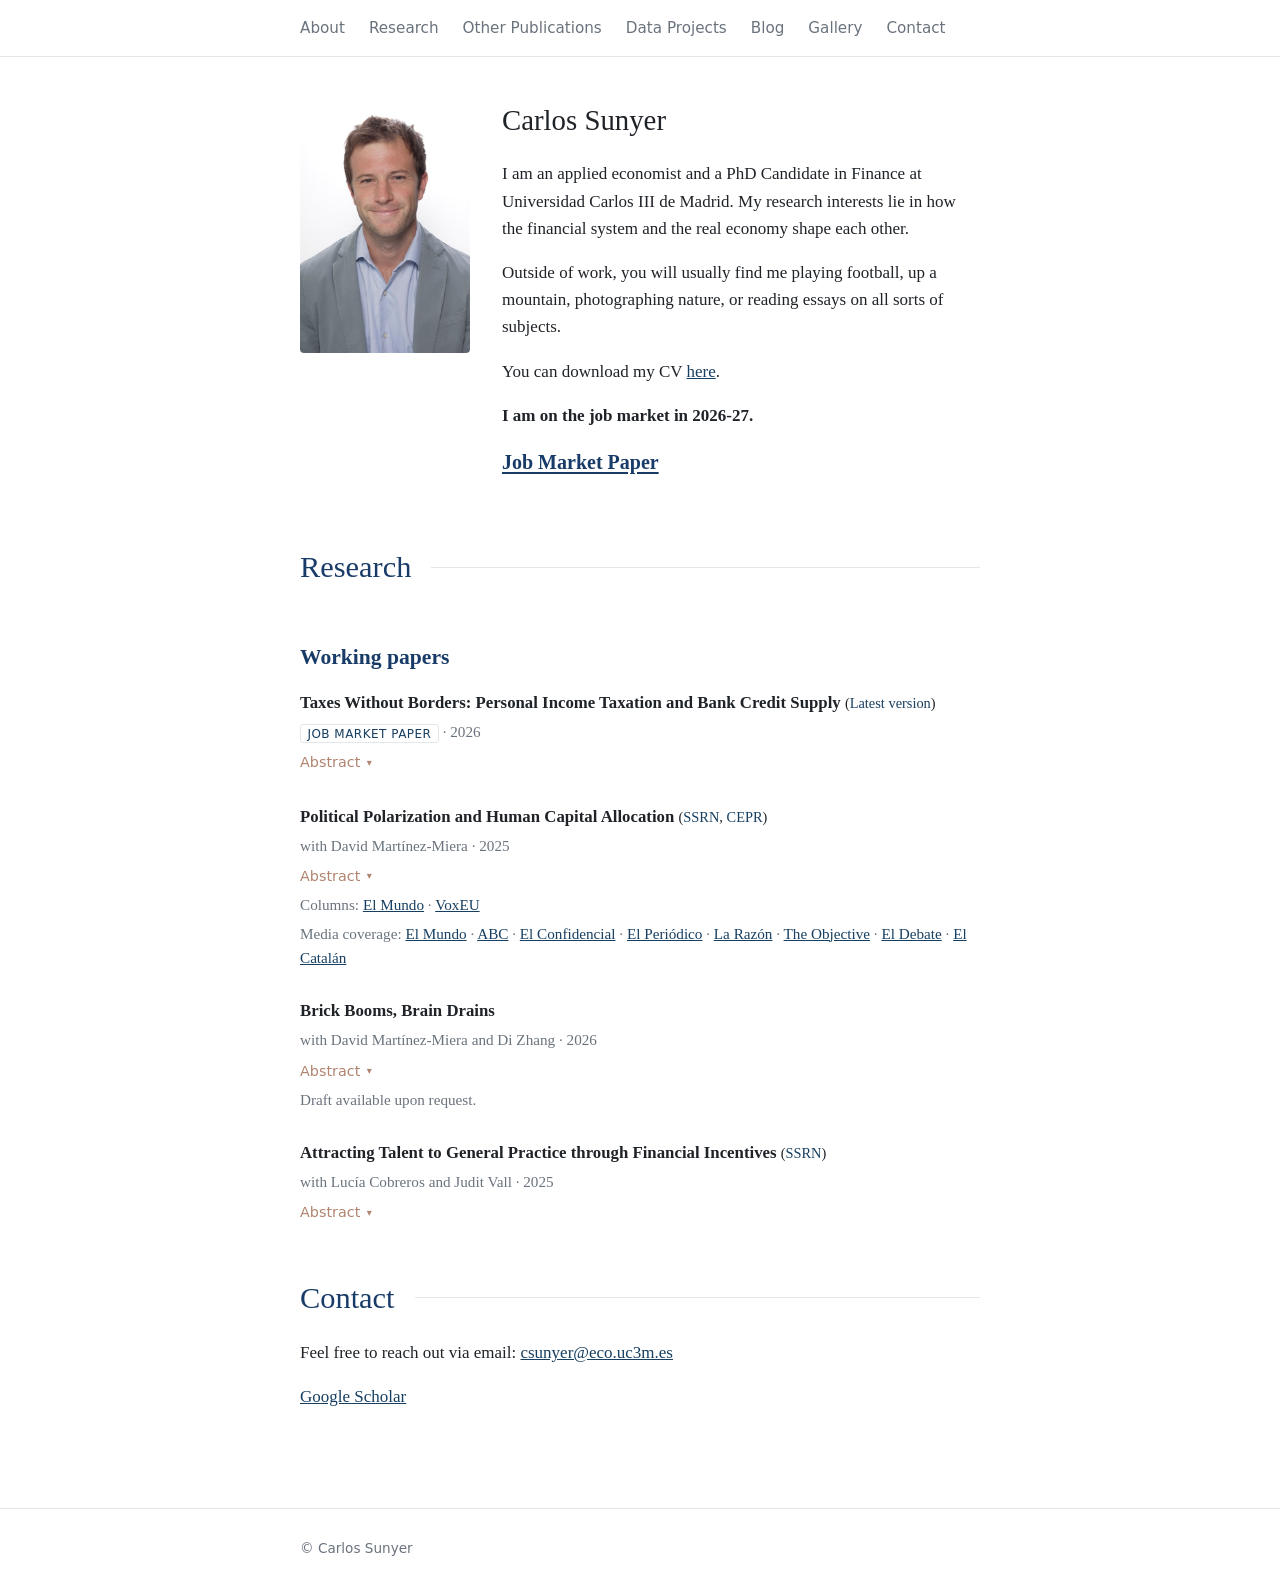
==== commit 9978cf91: "Data Projects: nueva sección tras Other Publications con «Lo que declaran» Página data.html al estil" ====
--- a/index.html
+++ b/index.html
@@ -42,6 +42,7 @@
       <a href="#about">About</a>
       <a href="#research">Research</a>
       <a href="writing.html">Other Publications</a>
+      <a href="data.html">Data Projects</a>
       <a href="blog.html">Blog</a>
       <a href="gallery.html">Gallery</a>
       <a href="#contact">Contact</a>
--- a/css/style.css
+++ b/css/style.css
@@ -204,6 +204,26 @@
   font-size: 0.95rem;
   color: var(--muted);
 }
+
+/* ===== Data Projects: numero, icono y texto en una fila ===== */
+.project { display: flex; align-items: flex-start; gap: 1rem; margin-top: 1.5rem; }
+.project-num {
+  font-family: ui-monospace, "SFMono-Regular", Menlo, Consolas, monospace;
+  font-size: 0.8rem;
+  color: var(--muted);
+  padding-top: 0.25rem;
+}
+.project-icon {
+  flex: none;
+  width: 40px;
+  height: 40px;
+  padding: 6px;
+  border: 1px solid var(--rule);
+  border-radius: 8px;
+  background: var(--bg);
+}
+.project-body { flex: 1; min-width: 0; }
+.project .tag { text-decoration: none; }
 
 /* ===== Gallery ===== */
 .masonry {
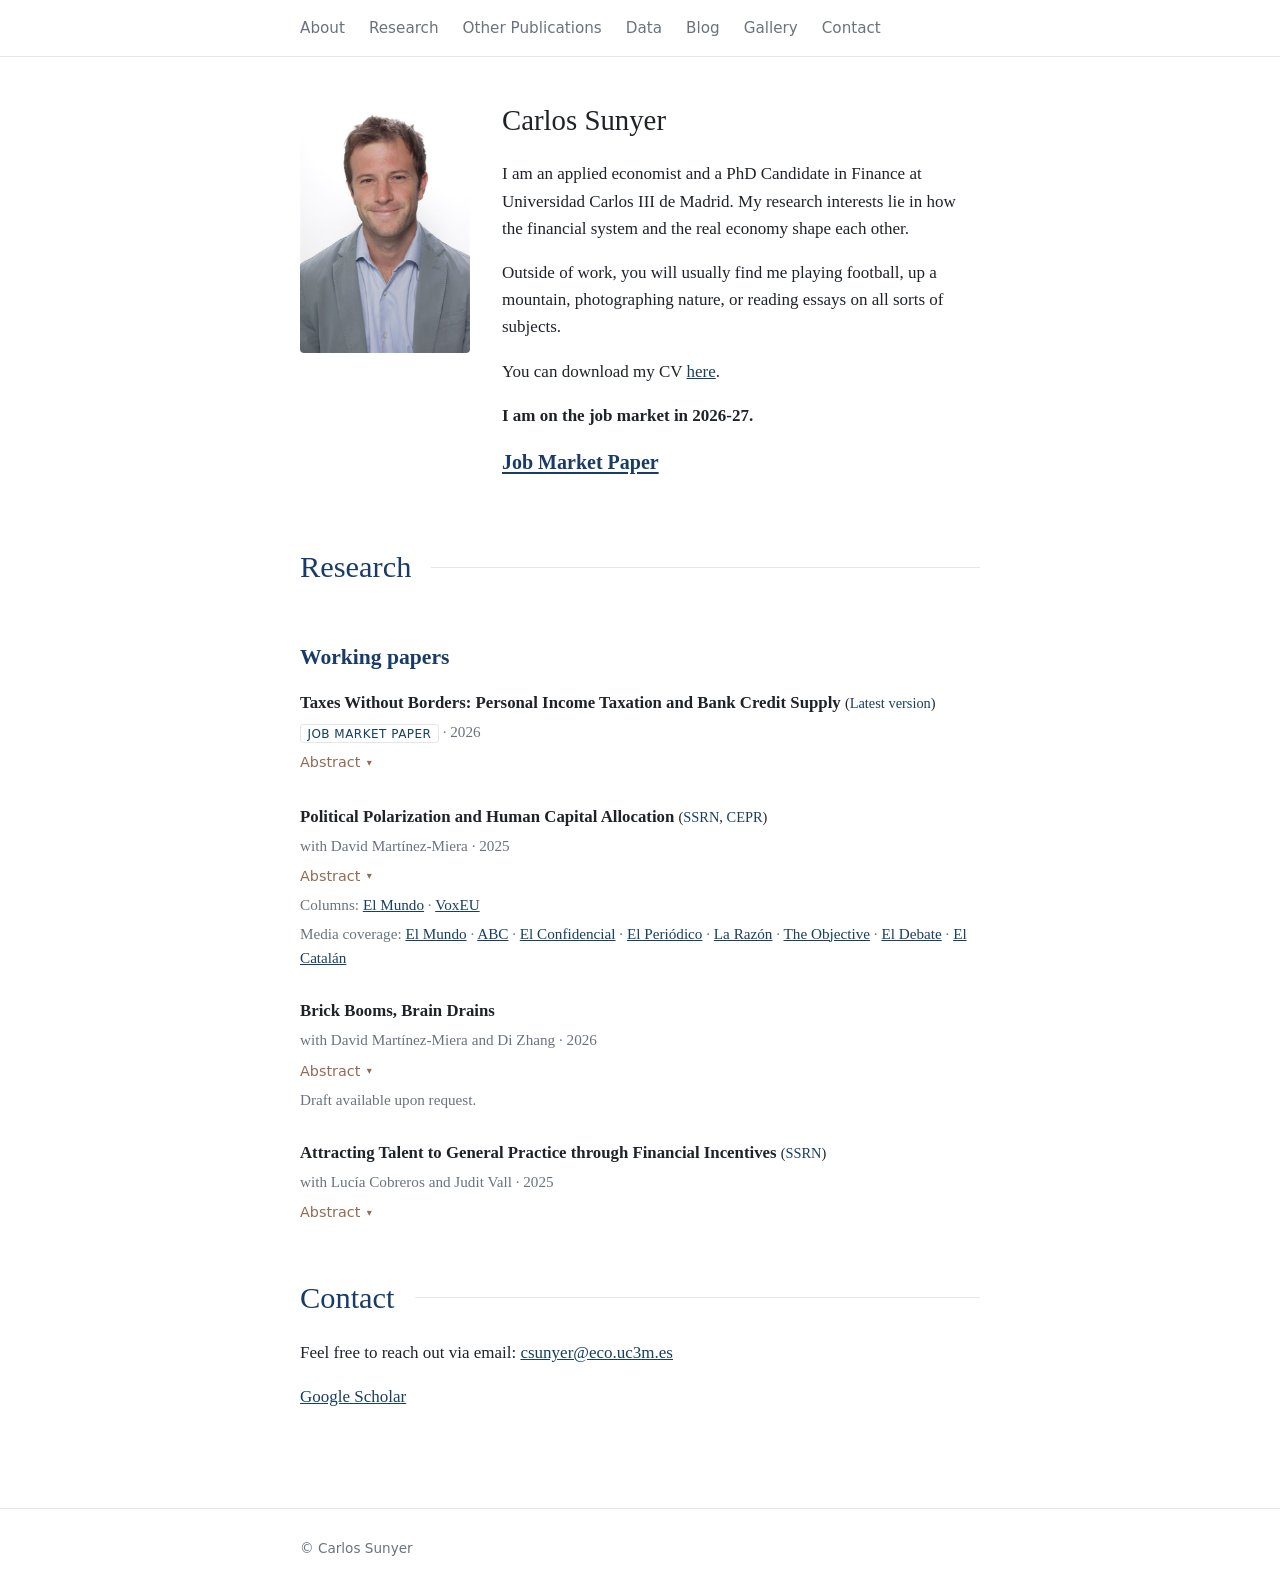
==== commit 236212fc: "Móvil: galería visible, navegación en dos filas y Abstract con más contraste; «Data» en lugar de «Da" ====
--- a/index.html
+++ b/index.html
@@ -42,7 +42,7 @@
       <a href="#about">About</a>
       <a href="#research">Research</a>
       <a href="writing.html">Other Publications</a>
-      <a href="data.html">Data Projects</a>
+      <a href="data.html">Data</a>
       <a href="blog.html">Blog</a>
       <a href="gallery.html">Gallery</a>
       <a href="#contact">Contact</a>
--- a/css/style.css
+++ b/css/style.css
@@ -144,7 +144,7 @@
   gap: 0.4rem;
   list-style: none;
   cursor: pointer;
-  color: #b0846f;
+  color: #946a55;
   font-family: system-ui, -apple-system, "Segoe UI", sans-serif;
   font-size: 0.9rem;
 }
@@ -159,7 +159,7 @@
 
 details[open] summary::after { transform: rotate(180deg); }
 
-details summary:hover { color: #8f6450; }
+details summary:hover { color: #6e4c3c; }
 
 details p {
   margin: 0.5rem 0 0;
@@ -205,25 +205,17 @@
   color: var(--muted);
 }
 
-/* ===== Data Projects: numero, icono y texto en una fila ===== */
-.project { display: flex; align-items: flex-start; gap: 1rem; margin-top: 1.5rem; }
-.project-num {
-  font-family: ui-monospace, "SFMono-Regular", Menlo, Consolas, monospace;
-  font-size: 0.8rem;
-  color: var(--muted);
-  padding-top: 0.25rem;
-}
+/* ===== Data Projects: icono al lado del titulo, que es el enlace ===== */
 .project-icon {
-  flex: none;
-  width: 40px;
-  height: 40px;
-  padding: 6px;
+  width: 28px;
+  height: 28px;
+  padding: 4px;
+  margin-right: 0.6rem;
+  vertical-align: middle;
   border: 1px solid var(--rule);
-  border-radius: 8px;
+  border-radius: 6px;
   background: var(--bg);
 }
-.project-body { flex: 1; min-width: 0; }
-.project .tag { text-decoration: none; }
 
 /* ===== Gallery ===== */
 .masonry {
@@ -233,6 +225,7 @@
 
 .masonry img {
   width: 100%;
+  height: auto;
   display: block;
   margin-bottom: 10px;
   border-radius: 3px;
@@ -241,6 +234,7 @@
 
 .pano {
   width: 100%;
+  height: auto;
   display: block;
   border-radius: 3px;
   cursor: zoom-in;
@@ -309,11 +303,18 @@
 
 /* ===== Movil ===== */
 @media (max-width: 640px) {
+  /* dos filas alineadas (4 + 3) en vez de una fila con «Contact» suelta;
+     cada enlace con al menos 32 px de alto para el dedo */
   nav {
-    flex-wrap: wrap;
-    gap: 0.35rem 0.6rem;
-    font-size: 0.8rem;
+    display: grid;
+    grid-template-columns: repeat(4, auto);
+    justify-content: space-between;
+    gap: 0 0.75rem;
+    padding-top: 0.35rem;
+    padding-bottom: 0.35rem;
+    font-size: 0.9rem;
   }
+  nav a { padding: 0.4rem 0; }
 
   main { padding-top: 1.5rem; }
 
